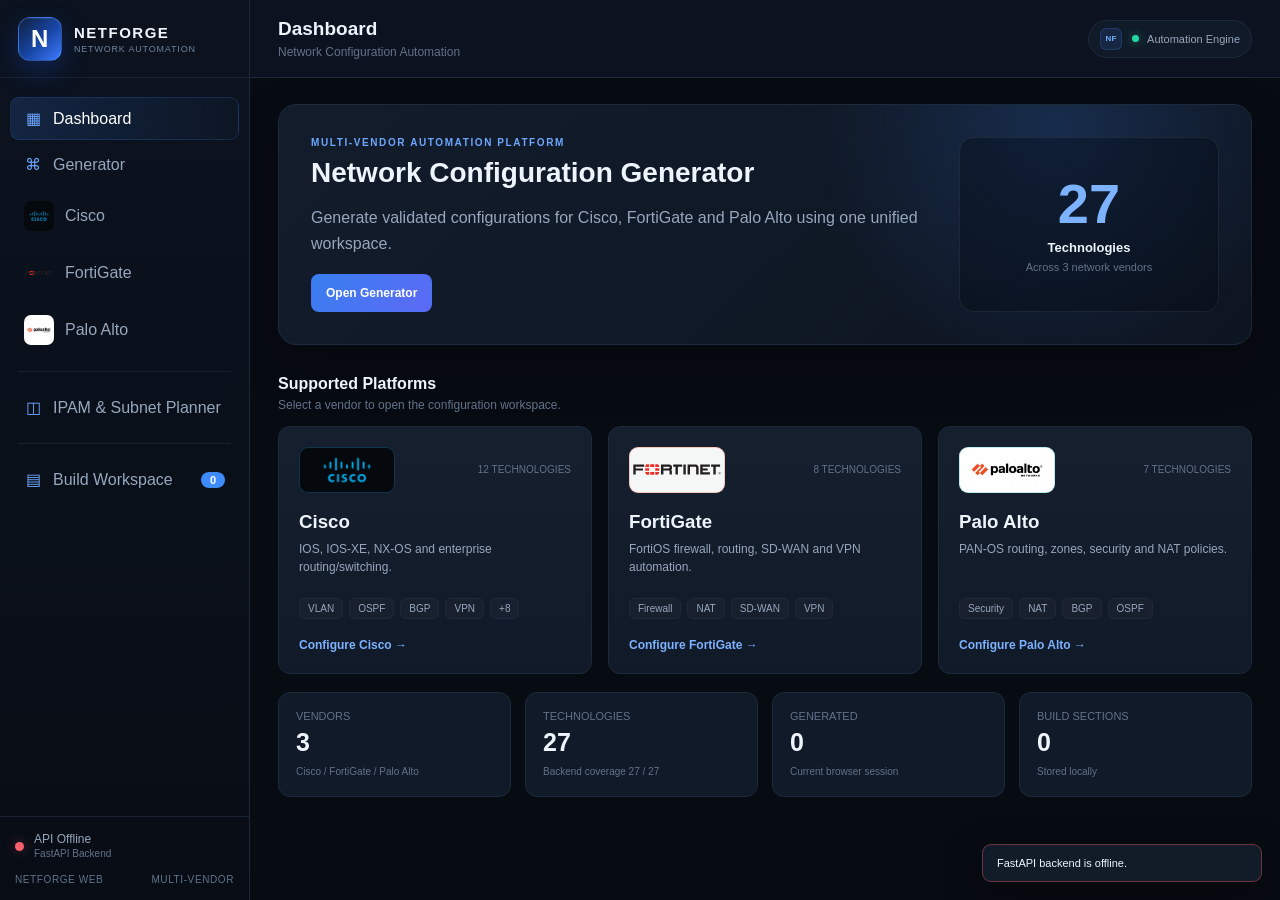
==== 16-NETOPS-Network-Configuration-Generator/web-ui/frontend/index.html @ cb6a2395 "Release NETFORGE v1.0.0 network automation platform" ====
<!DOCTYPE html>
<html lang="en">
<head>
    <meta charset="UTF-8">

    <meta
        name="viewport"
        content="width=device-width, initial-scale=1.0"
    >

    <title>NetForge - Network Automation Platform</title>

    <link
        rel="icon"
        type="image/svg+xml"
        href="assets/icons/netforge-favicon.svg"
    >

    <meta
        name="theme-color"
        content="#0b111b"
    >

    <link
        rel="stylesheet"
        href="css/styles.css"
    >
</head>

<body>

<div class="app-shell">

    <!-- ================================================== -->
    <!-- SIDEBAR -->
    <!-- ================================================== -->

    <aside class="sidebar">

        <div class="brand">

            <div class="brand-icon netforge-symbol">N</div>

            <div>
                <div class="brand-title">NETFORGE</div>
                <div class="brand-subtitle">Network Automation</div>
            </div>

        </div>

        <nav class="nav-menu">

            <button
                class="nav-item active"
                data-page="dashboard"
            >
                <span class="nav-icon">▦</span>
                Dashboard
            </button>

            <button
                class="nav-item"
                data-page="generator"
            >
                <span class="nav-icon">⌘</span>
                Generator
            </button>

            <button
                class="nav-item vendor-nav"
                data-page="generator"
                data-vendor="Cisco"
            >
                <img
                    class="sidebar-vendor-logo sidebar-cisco"
                    src="assets/icons/cisco.png"
                    alt="Cisco"
                >
                Cisco
            </button>

            <button
                class="nav-item vendor-nav"
                data-page="generator"
                data-vendor="FortiGate"
            >
                <img
                    class="sidebar-vendor-logo sidebar-fortigate"
                    src="assets/icons/fortigate.svg"
                    alt="FortiGate"
                >
                FortiGate
            </button>

            <button
                class="nav-item vendor-nav"
                data-page="generator"
                data-vendor="Palo Alto"
            >
                <img
                    class="sidebar-vendor-logo sidebar-paloalto"
                    src="assets/icons/paloalto.jpg"
                    alt="Palo Alto"
                >
                Palo Alto
            </button>

            <div class="nav-divider"></div>

            <button
                class="nav-item"
                data-page="ipam"
            >
                <span class="nav-icon">◫</span>
                IPAM & Subnet Planner
            </button>

            <div class="nav-divider"></div>

            <button
                class="nav-item"
                data-page="build"
            >
                <span class="nav-icon">▤</span>

                Build Workspace

                <span
                    class="nav-count"
                    id="build-count"
                >
                    0
                </span>
            </button>

        </nav>

        <div class="sidebar-footer">

            <div class="api-status-row">
                <span
                    class="status-dot"
                    id="api-status-dot"
                ></span>

                <div>
                    <div id="api-status-text">
                        Checking API...
                    </div>

                    <small>
                        FastAPI Backend
                    </small>
                </div>
            </div>

            <div class="footer-meta">
                <span>NETFORGE WEB</span>
                <span>Multi-Vendor</span>
            </div>

        </div>

    </aside>


    <!-- ================================================== -->
    <!-- MAIN -->
    <!-- ================================================== -->

    <main class="main-area">

        <header class="topbar">

            <div>
                <h1 id="page-title">
                    Dashboard
                </h1>

                <p id="page-subtitle">
                    Network Configuration Automation
                </p>
            </div>

            <div class="topbar-right">

                <div class="engine-badge">
                    <span class="engine-pulse"></span>
                    Automation Engine
                </div>

            </div>

        </header>


        <section class="content">

            <!-- ================================================= -->
            <!-- DASHBOARD -->
            <!-- ================================================= -->

            <div
                class="page active"
                id="page-dashboard"
            >

                <div class="hero">

                    <div class="hero-content">

                        <div class="eyebrow">
                            MULTI-VENDOR AUTOMATION PLATFORM
                        </div>

                        <h2>
                            Network Configuration Generator
                        </h2>

                        <p>
                            Generate validated configurations for
                            Cisco, FortiGate and Palo Alto using
                            one unified workspace.
                        </p>

                        <button
                            class="btn btn-primary"
                            id="start-generator"
                        >
                            Open Generator
                        </button>

                    </div>

                    <div class="hero-metric">

                        <div class="metric-number">
                            27
                        </div>

                        <div class="metric-label">
                            Technologies
                        </div>

                        <div class="metric-small">
                            Across 3 network vendors
                        </div>

                    </div>

                </div>


                <div class="section-heading">

                    <div>
                        <h3>Supported Platforms</h3>
                        <p>
                            Select a vendor to open the
                            configuration workspace.
                        </p>
                    </div>

                </div>


                <div class="vendor-grid">

                    <article
                        class="vendor-card cisco-card"
                        data-dashboard-vendor="Cisco"
                    >

                        <div class="vendor-card-top">
                            <div class="vendor-logo-image cisco-logo-box">
                                <img
                                    src="assets/icons/cisco.png"
                                    alt="Cisco Systems"
                                >
                            </div>

                            <div class="vendor-status">
                                12 Technologies
                            </div>
                        </div>

                        <h3>Cisco</h3>

                        <p>
                            IOS, IOS-XE, NX-OS and
                            enterprise routing/switching.
                        </p>

                        <div class="tag-list">
                            <span>VLAN</span>
                            <span>OSPF</span>
                            <span>BGP</span>
                            <span>VPN</span>
                            <span>+8</span>
                        </div>

                        <button class="vendor-open">
                            Configure Cisco →
                        </button>

                    </article>


                    <article
                        class="vendor-card fortigate-card"
                        data-dashboard-vendor="FortiGate"
                    >

                        <div class="vendor-card-top">

                            <div class="vendor-logo-image fortigate-logo-box">
                                <img
                                    src="assets/icons/fortigate.svg"
                                    alt="FortiGate"
                                >
                            </div>

                            <div class="vendor-status">
                                8 Technologies
                            </div>

                        </div>

                        <h3>FortiGate</h3>

                        <p>
                            FortiOS firewall, routing,
                            SD-WAN and VPN automation.
                        </p>

                        <div class="tag-list">
                            <span>Firewall</span>
                            <span>NAT</span>
                            <span>SD-WAN</span>
                            <span>VPN</span>
                        </div>

                        <button class="vendor-open">
                            Configure FortiGate →
                        </button>

                    </article>


                    <article
                        class="vendor-card paloalto-card"
                        data-dashboard-vendor="Palo Alto"
                    >

                        <div class="vendor-card-top">

                            <div class="vendor-logo-image paloalto-logo-box">
                                <img
                                    src="assets/icons/paloalto.jpg"
                                    alt="Palo Alto Networks"
                                >
                            </div>

                            <div class="vendor-status">
                                7 Technologies
                            </div>

                        </div>

                        <h3>Palo Alto</h3>

                        <p>
                            PAN-OS routing, zones,
                            security and NAT policies.
                        </p>

                        <div class="tag-list">
                            <span>Security</span>
                            <span>NAT</span>
                            <span>BGP</span>
                            <span>OSPF</span>
                        </div>

                        <button class="vendor-open">
                            Configure Palo Alto →
                        </button>

                    </article>

                </div>


                <div class="stats-grid">

                    <div class="stat-card">
                        <span class="stat-title">
                            Vendors
                        </span>
                        <strong>3</strong>
                        <small>
                            Cisco / FortiGate / Palo Alto
                        </small>
                    </div>

                    <div class="stat-card">
                        <span class="stat-title">
                            Technologies
                        </span>
                        <strong>27</strong>
                        <small>
                            Backend coverage 27 / 27
                        </small>
                    </div>

                    <div class="stat-card">
                        <span class="stat-title">
                            Generated
                        </span>
                        <strong id="generated-count">
                            0
                        </strong>
                        <small>
                            Current browser session
                        </small>
                    </div>

                    <div class="stat-card">
                        <span class="stat-title">
                            Build Sections
                        </span>
                        <strong id="dashboard-build-count">
                            0
                        </strong>
                        <small>
                            Stored locally
                        </small>
                    </div>

                </div>

            </div>


            <!-- ================================================= -->
            <!-- UNIVERSAL GENERATOR -->
            <!-- ================================================= -->

            <div
                class="page"
                id="page-generator"
            >

                <div class="workspace-header">

                    <div>
                        <div class="eyebrow">
                            UNIVERSAL GENERATOR
                        </div>

                        <h2>
                            Configuration Workspace
                        </h2>

                        <p>
                            Vendor-aware dynamic configuration engine.
                        </p>
                    </div>

                    <div
                        class="vendor-context"
                        id="vendor-context"
                    >
                        No vendor selected
                    </div>

                </div>


                <div class="selector-panel">

                    <div class="selector-field">

                        <label for="vendor-select">
                            Vendor
                        </label>

                        <select id="vendor-select">
                            <option value="">
                                Select vendor
                            </option>
                        </select>

                    </div>


                    <div class="selector-field">

                        <label for="platform-select">
                            Platform
                        </label>

                        <select
                            id="platform-select"
                            disabled
                        >
                            <option value="">
                                Select platform
                            </option>
                        </select>

                    </div>


                    <div class="selector-field">

                        <label for="technology-select">
                            Technology
                        </label>

                        <select
                            id="technology-select"
                            disabled
                        >
                            <option value="">
                                Select technology
                            </option>
                        </select>

                    </div>

                </div>


                <div class="generator-layout">

                    <!-- PARAMETERS -->

                    <section class="panel parameter-panel">

                        <div class="panel-header">

                            <div>
                                <h3>
                                    Technology Parameters
                                </h3>

                                <p id="parameter-subtitle">
                                    Select a vendor and technology.
                                </p>
                            </div>

                            <span
                                class="panel-badge"
                                id="parameter-count"
                            >
                                0 fields
                            </span>

                        </div>


                        <div
                            class="parameter-grid"
                            id="parameter-container"
                        >

                            <div class="empty-state">

                                <div class="empty-icon">
                                    ◇
                                </div>

                                <strong>
                                    No technology selected
                                </strong>

                                <p>
                                    Choose Vendor, Platform and
                                    Technology above.
                                </p>

                            </div>

                        </div>


                        <div class="generate-row">

                            <button
                                class="btn btn-primary btn-large"
                                id="generate-button"
                                disabled
                            >
                                Generate Configuration
                            </button>

                        </div>

                    </section>


                    <!-- PREVIEW -->

                    <section class="panel preview-panel">

                        <div class="panel-header preview-header">

                            <div>
                                <h3>
                                    Generated Configuration
                                </h3>

                                <p id="preview-meta">
                                    Ready for configuration generation.
                                </p>
                            </div>

                            <div class="preview-tools">

                                <button
                                    class="btn btn-ghost"
                                    id="copy-button"
                                >
                                    Copy
                                </button>

                                <button
                                    class="btn btn-ghost"
                                    id="clear-button"
                                >
                                    Clear
                                </button>

                            </div>

                        </div>


                        <div class="terminal">

                            <div class="terminal-top">

                                <div class="terminal-dots">
                                    <span></span>
                                    <span></span>
                                    <span></span>
                                </div>

                                <span>
                                    network-config.cfg
                                </span>

                            </div>

                            <pre
                                id="config-output"
                            ># NETOPS Configuration Preview
# Select a vendor and technology to begin.</pre>

                        </div>


                        <div class="preview-footer">

                            <button
                                class="btn btn-success"
                                id="add-build-button"
                                disabled
                            >
                                + Add to Build
                            </button>

                            <button
                                class="btn btn-secondary"
                                id="save-button"
                                disabled
                            >
                                Save .cfg
                            </button>

                        </div>

                    </section>

                </div>

            </div>


            <!-- ================================================= -->
            <!-- IPAM & SUBNET PLANNER -->
            <!-- ================================================= -->

            <div
                class="page"
                id="page-ipam"
            >

                <div class="workspace-header">

                    <div>
                        <div class="eyebrow">
                            NETWORK ADDRESS MANAGEMENT
                        </div>

                        <h2>
                            IPAM & Subnet Planner
                        </h2>

                        <p>
                            Calculate IPv4 networks and create VLSM address plans.
                        </p>
                    </div>

                    <div class="vendor-context">
                        NetForge IPAM Engine
                    </div>

                </div>

                <div class="ipam-tabs">

                    <button
                        class="ipam-tab active"
                        data-ipam-tab="calculator"
                    >
                        Subnet Calculator
                    </button>

                    <button
                        class="ipam-tab"
                        data-ipam-tab="vlsm"
                    >
                        VLSM Planner
                    </button>

                    <button
                        class="ipam-tab"
                        data-ipam-tab="manager"
                    >
                        IP Address Manager
                    </button>

                </div>


                <!-- SUBNET CALCULATOR -->

                <section
                    class="ipam-module active"
                    id="ipam-module-calculator"
                >

                    <div class="generator-layout">

                        <section class="panel">

                            <div class="panel-header">
                                <div>
                                    <h3>IPv4 Subnet Calculator</h3>
                                    <p>
                                        Enter an IPv4 address or network in CIDR format.
                                    </p>
                                </div>
                            </div>

                            <div class="ipam-form">

                                <label class="field-label">
                                    IPv4 / CIDR
                                </label>

                                <input
                                    id="ipam-cidr"
                                    class="parameter-input"
                                    type="text"
                                    value="192.168.10.25/24"
                                    placeholder="192.168.10.25/24"
                                >

                                <button
                                    class="btn btn-primary"
                                    id="ipam-calculate-button"
                                >
                                    Calculate Network
                                </button>

                            </div>

                        </section>


                        <section class="panel">

                            <div class="panel-header">
                                <div>
                                    <h3>Network Details</h3>
                                    <p>
                                        Calculated address information.
                                    </p>
                                </div>
                            </div>

                            <div
                                class="ipam-result-grid"
                                id="ipam-calc-results"
                            >
                                <div class="empty-state">
                                    <strong>
                                        No calculation yet
                                    </strong>

                                    <p>
                                        Enter a CIDR and calculate.
                                    </p>
                                </div>
                            </div>

                        </section>

                    </div>

                </section>


                <!-- VLSM PLANNER -->

                <section
                    class="ipam-module"
                    id="ipam-module-vlsm"
                >

                    <div class="generator-layout">

                        <section class="panel">

                            <div class="panel-header">

                                <div>
                                    <h3>VLSM Requirements</h3>
                                    <p>
                                        Create a variable-length subnet plan.
                                    </p>
                                </div>

                            </div>

                            <div class="ipam-form">

                                <label class="field-label">
                                    Parent Network
                                </label>

                                <input
                                    id="vlsm-network"
                                    class="parameter-input"
                                    type="text"
                                    value="10.10.0.0/24"
                                >

                                <label class="field-label">
                                    Required Networks
                                </label>

                                <textarea
                                    id="vlsm-requirements"
                                    class="ipam-textarea"
                                    rows="8"
                                >LAN-A,60
LAN-B,30
LAN-C,10</textarea>

                                <small class="ipam-help">
                                    One requirement per line: Name,Hosts
                                </small>

                                <button
                                    class="btn btn-primary"
                                    id="vlsm-plan-button"
                                >
                                    Generate VLSM Plan
                                </button>

                            </div>

                        </section>


                        <section class="panel">

                            <div class="panel-header">

                                <div>
                                    <h3>VLSM Plan</h3>
                                    <p>
                                        Allocation results ordered by host requirement.
                                    </p>
                                </div>

                            </div>

                            <div
                                class="ipam-table-wrap"
                                id="vlsm-result"
                            >
                                <div class="empty-state">
                                    <strong>
                                        No VLSM plan yet
                                    </strong>

                                    <p>
                                        Add requirements and generate a plan.
                                    </p>
                                </div>
                            </div>

                        </section>

                    </div>

                </section>


                <!-- IP ADDRESS MANAGER -->

                <section
                    class="ipam-module"
                    id="ipam-module-manager"
                >

                    <div class="ipam-manager-layout">

                        <section class="panel">

                            <div class="panel-header">

                                <div>
                                    <h3>IP Address Inventory</h3>

                                    <p>
                                        Search and manage assigned addresses.
                                    </p>
                                </div>

                                <span
                                    class="panel-badge"
                                    id="ipam-record-count"
                                >
                                    0 records
                                </span>

                            </div>


                            <div class="ipam-summary-grid">

                                <div class="ipam-summary-card total">
                                    <span>Total Addresses</span>
                                    <strong id="ipam-summary-total">0</strong>
                                    <small>Inventory records</small>
                                </div>

                                <div class="ipam-summary-card assigned">
                                    <span>Assigned</span>
                                    <strong id="ipam-summary-assigned">0</strong>
                                    <small>Currently in use</small>
                                </div>

                                <div class="ipam-summary-card reserved">
                                    <span>Reserved</span>
                                    <strong id="ipam-summary-reserved">0</strong>
                                    <small>Held for future use</small>
                                </div>

                                <div class="ipam-summary-card available">
                                    <span>Available</span>
                                    <strong id="ipam-summary-available">0</strong>
                                    <small>Ready for allocation</small>
                                </div>

                            </div>

                            <div class="ipam-toolbar">

                                <input
                                    id="ipam-search"
                                    class="parameter-input"
                                    type="text"
                                    placeholder="Search IP, hostname, VLAN, location..."
                                >

                                <button
                                    class="btn btn-secondary"
                                    id="ipam-search-button"
                                >
                                    Search
                                </button>

                                <button
                                    class="btn btn-ghost"
                                    id="ipam-refresh-button"
                                >
                                    Refresh
                                </button>

                                <button
                                    class="btn btn-secondary"
                                    id="ipam-import-button"
                                >
                                    Import CSV
                                </button>

                                <button
                                    class="btn btn-secondary"
                                    id="ipam-export-button"
                                >
                                    Export CSV
                                </button>

                                <input
                                    id="ipam-import-file"
                                    type="file"
                                    accept=".csv,text/csv"
                                    hidden
                                >

                            </div>


                            <div class="ipam-table-wrap">

                                <table class="ipam-table">

                                    <thead>
                                        <tr>
                                            <th>ID</th>
                                            <th>IP Address</th>
                                            <th>Prefix</th>
                                            <th>Hostname</th>
                                            <th>Device</th>
                                            <th>VLAN</th>
                                            <th>Location</th>
                                            <th>Status</th>
                                            <th>Actions</th>
                                        </tr>
                                    </thead>

                                    <tbody id="ipam-records-body">
                                    </tbody>

                                </table>

                            </div>

                        </section>


                        <section class="panel">

                            <div class="panel-header">

                                <div>
                                    <h3 id="ipam-form-title">
                                        Add IP Allocation
                                    </h3>

                                    <p>
                                        Create or update an IPAM record.
                                    </p>
                                </div>

                                <button
                                    class="btn btn-ghost"
                                    id="ipam-new-button"
                                >
                                    New
                                </button>

                            </div>


                            <div class="ipam-form">

                                <input
                                    type="hidden"
                                    id="ipam-record-id"
                                >


                                <label class="field-label">
                                    IP Address
                                </label>

                                <input
                                    id="ipam-address"
                                    class="parameter-input"
                                    type="text"
                                    placeholder="192.168.10.20"
                                >


                                <label class="field-label">
                                    Prefix
                                </label>

                                <input
                                    id="ipam-prefix"
                                    class="parameter-input"
                                    type="number"
                                    min="0"
                                    max="32"
                                    value="24"
                                >


                                <label class="field-label">
                                    Hostname
                                </label>

                                <input
                                    id="ipam-hostname"
                                    class="parameter-input"
                                    type="text"
                                    placeholder="SW-ACCESS-01"
                                >


                                <label class="field-label">
                                    Device Type
                                </label>

                                <input
                                    id="ipam-device-type"
                                    class="parameter-input"
                                    type="text"
                                    placeholder="Switch"
                                >


                                <label class="field-label">
                                    VLAN
                                </label>

                                <input
                                    id="ipam-vlan"
                                    class="parameter-input"
                                    type="text"
                                    placeholder="10"
                                >


                                <label class="field-label">
                                    Location
                                </label>

                                <input
                                    id="ipam-location"
                                    class="parameter-input"
                                    type="text"
                                    placeholder="HQ"
                                >


                                <label class="field-label">
                                    Status
                                </label>

                                <select
                                    id="ipam-status"
                                    class="parameter-input"
                                >
                                    <option value="Assigned">
                                        Assigned
                                    </option>

                                    <option value="Reserved">
                                        Reserved
                                    </option>

                                    <option value="Available">
                                        Available
                                    </option>
                                </select>


                                <label class="field-label">
                                    Description
                                </label>

                                <textarea
                                    id="ipam-description"
                                    class="ipam-textarea"
                                    rows="4"
                                    placeholder="Optional notes"
                                ></textarea>


                                <button
                                    class="btn btn-primary"
                                    id="ipam-save-record-button"
                                >
                                    Save IP Allocation
                                </button>

                            </div>

                        </section>

                    </div>

                </section>

            </div>


            <!-- ================================================= -->
            <!-- BUILD WORKSPACE -->
            <!-- ================================================= -->

            <div
                class="page"
                id="page-build"
            >

                <div class="workspace-header">

                    <div>
                        <div class="eyebrow">
                            CONFIGURATION BUILD
                        </div>

                        <h2>
                            Build Workspace
                        </h2>

                        <p>
                            Combine configuration sections from
                            multiple vendors.
                        </p>
                    </div>

                    <div class="build-top-actions">

                        <button
                            class="btn btn-danger"
                            id="clear-build-button"
                        >
                            Clear Build
                        </button>

                        <button
                            class="btn btn-primary"
                            id="export-build-button"
                        >
                            Export Full Build
                        </button>

                    </div>

                </div>


                <div class="build-layout">

                    <section class="panel">

                        <div class="panel-header">

                            <div>
                                <h3>
                                    Build Sections
                                </h3>

                                <p>
                                    Generated sections currently
                                    included.
                                </p>
                            </div>

                            <span
                                class="panel-badge"
                                id="build-section-total"
                            >
                                0
                            </span>

                        </div>

                        <div
                            class="build-list"
                            id="build-list"
                        >
                        </div>

                    </section>


                    <section class="panel">

                        <div class="panel-header">

                            <div>
                                <h3>
                                    Full Build Preview
                                </h3>

                                <p>
                                    Vendor syntax is preserved exactly.
                                </p>
                            </div>

                            <button
                                class="btn btn-ghost"
                                id="copy-build-button"
                            >
                                Copy Build
                            </button>

                        </div>

                        <div class="terminal build-terminal">

                            <div class="terminal-top">

                                <div class="terminal-dots">
                                    <span></span>
                                    <span></span>
                                    <span></span>
                                </div>

                                <span>
                                    NETOPS-Full-Build.cfg
                                </span>

                            </div>

                            <pre id="build-output">
# Build is empty.
                            </pre>

                        </div>

                    </section>

                </div>

            </div>

        </section>

    </main>

</div>


<div
    id="toast-container"
    class="toast-container"
></div>


<script src="js/api.js"></script>
<script src="js/validation.js"></script>
<script src="js/builder.js"></script>
<script src="js/app.js"></script>

</body>
</html>
---- 16-NETOPS-Network-Configuration-Generator/web-ui/frontend/css/styles.css ----
:root {
    --bg-main: #070b12;
    --bg-sidebar: #0b111b;
    --bg-header: #0d1420;
    --bg-panel: #111a28;
    --bg-panel-2: #151f2e;
    --bg-input: #0b121d;

    --border: #1d2a3b;
    --border-soft: #172333;

    --text: #eef4fc;
    --text-2: #97a7bd;
    --text-3: #62738a;

    --primary: #3d8bfd;
    --primary-soft: rgba(61,139,253,.14);

    --success: #27d7a1;
    --warning: #ffb84d;
    --danger: #ff5f6d;

    --cisco: #2ba6e2;
    --fortigate: #ff5d36;
    --paloalto: #18b9d1;

    --sidebar-width: 250px;

    --radius-sm: 8px;
    --radius: 12px;
    --radius-lg: 18px;

    --shadow:
        0 20px 50px rgba(0,0,0,.22);
}


* {
    box-sizing: border-box;
}


html,
body {
    margin: 0;
    width: 100%;
    min-height: 100%;
}


body {
    font-family:
        Inter,
        Segoe UI,
        Arial,
        sans-serif;

    background: var(--bg-main);
    color: var(--text);
}


button,
select,
input {
    font: inherit;
}


button {
    user-select: none;
}


.app-shell {
    display: flex;
    min-height: 100vh;
}


/* =========================================================
   SIDEBAR
   ========================================================= */

.sidebar {
    position: fixed;
    inset: 0 auto 0 0;

    width: var(--sidebar-width);

    display: flex;
    flex-direction: column;

    background:
        linear-gradient(
            180deg,
            #0c131f 0%,
            #080d15 100%
        );

    border-right:
        1px solid var(--border);

    z-index: 20;
}


.brand {
    min-height: 78px;

    display: flex;
    align-items: center;

    gap: 12px;

    padding: 16px 18px;

    border-bottom:
        1px solid var(--border-soft);
}


.brand-icon {
    width: 40px;
    height: 40px;

    display: grid;
    place-items: center;

    border-radius: 11px;

    background:
        linear-gradient(
            135deg,
            #3d8bfd,
            #715cff
        );

    color: white;

    font-size: 20px;
    font-weight: 800;

    box-shadow:
        0 8px 26px
        rgba(61,139,253,.28);
}


.brand-title {
    font-size: 16px;
    font-weight: 800;
    letter-spacing: .08em;
}


.brand-subtitle {
    margin-top: 3px;

    color: var(--text-3);

    font-size: 11px;
    letter-spacing: .08em;
    text-transform: uppercase;
}


.nav-menu {
    flex: 1;

    padding: 16px 10px;

    overflow-y: auto;
}


.nav-item {
    width: 100%;

    display: flex;
    align-items: center;

    gap: 11px;

    padding: 11px 13px;
    margin: 3px 0;

    color: var(--text-2);

    background: transparent;
    border: 1px solid transparent;

    border-radius: 9px;

    text-align: left;

    cursor: pointer;

    transition:
        background .18s ease,
        color .18s ease,
        border .18s ease;
}


.nav-item:hover {
    color: var(--text);

    background:
        rgba(255,255,255,.035);
}


.nav-item.active {
    color: #fff;

    background:
        linear-gradient(
            90deg,
            rgba(61,139,253,.16),
            rgba(61,139,253,.035)
        );

    border-color:
        rgba(61,139,253,.18);
}


.nav-icon {
    width: 18px;

    text-align: center;

    color: #6ea6ff;
}


.vendor-dot {
    width: 9px;
    height: 9px;

    border-radius: 50%;
}


.vendor-dot.cisco {
    background: var(--cisco);
}


.vendor-dot.fortigate {
    background: var(--fortigate);
}


.vendor-dot.paloalto {
    background: var(--paloalto);
}


.nav-count {
    margin-left: auto;

    min-width: 24px;

    padding: 2px 7px;

    border-radius: 20px;

    background: var(--primary);

    color: white;

    text-align: center;
    font-size: 11px;
    font-weight: 700;
}


.nav-divider {
    height: 1px;

    margin: 14px 8px;

    background: var(--border-soft);
}


.sidebar-footer {
    padding: 15px;

    border-top:
        1px solid var(--border-soft);
}


.api-status-row {
    display: flex;
    align-items: center;

    gap: 10px;

    color: var(--text-2);

    font-size: 12px;
}


.api-status-row small {
    color: var(--text-3);
}


.status-dot {
    width: 9px;
    height: 9px;

    flex: 0 0 auto;

    border-radius: 50%;

    background: var(--warning);

    box-shadow:
        0 0 0 4px
        rgba(255,184,77,.08);
}


.status-dot.online {
    background: var(--success);

    box-shadow:
        0 0 12px
        rgba(39,215,161,.45);
}


.status-dot.offline {
    background: var(--danger);

    box-shadow:
        0 0 12px
        rgba(255,95,109,.35);
}


.footer-meta {
    display: flex;
    justify-content: space-between;

    margin-top: 14px;

    color: var(--text-3);

    font-size: 10px;
    text-transform: uppercase;
    letter-spacing: .06em;
}


/* =========================================================
   MAIN AREA
   ========================================================= */

.main-area {
    width:
        calc(
            100% - var(--sidebar-width)
        );

    min-height: 100vh;

    margin-left:
        var(--sidebar-width);
}


.topbar {
    position: sticky;
    top: 0;

    height: 78px;

    display: flex;
    justify-content: space-between;
    align-items: center;

    padding: 0 28px;

    background:
        rgba(13,20,32,.94);

    backdrop-filter:
        blur(14px);

    border-bottom:
        1px solid var(--border);

    z-index: 10;
}


.topbar h1 {
    margin: 0;

    font-size: 19px;
    font-weight: 700;
}


.topbar p {
    margin: 5px 0 0;

    color: var(--text-3);

    font-size: 12px;
}


.engine-badge {
    display: flex;
    align-items: center;

    gap: 8px;

    padding: 7px 11px;

    border:
        1px solid var(--border);

    border-radius: 20px;

    background: var(--bg-panel);

    color: var(--text-2);

    font-size: 11px;
}


.engine-pulse {
    width: 7px;
    height: 7px;

    border-radius: 50%;

    background: var(--success);

    box-shadow:
        0 0 10px
        rgba(39,215,161,.55);
}


.content {
    padding: 26px 28px 40px;
}


.page {
    display: none;
}


.page.active {
    display: block;

    animation:
        fade-in .2s ease;
}


@keyframes fade-in {
    from {
        opacity: 0;
        transform: translateY(4px);
    }

    to {
        opacity: 1;
        transform: translateY(0);
    }
}


/* =========================================================
   DASHBOARD
   ========================================================= */

.hero {
    display: grid;

    grid-template-columns:
        minmax(0,1fr)
        260px;

    gap: 24px;

    align-items: stretch;

    padding: 32px;

    border:
        1px solid var(--border);

    border-radius: var(--radius-lg);

    background:
        radial-gradient(
            circle at 80% 10%,
            rgba(61,139,253,.18),
            transparent 30%
        ),
        linear-gradient(
            135deg,
            #121c2b,
            #0d1521
        );

    box-shadow: var(--shadow);
}


.eyebrow {
    color: #6ea6ff;

    font-size: 10px;
    font-weight: 800;

    letter-spacing: .16em;
}


.hero h2,
.workspace-header h2 {
    margin: 9px 0 8px;

    font-size: 28px;
}


.hero p,
.workspace-header p {
    max-width: 680px;

    color: var(--text-2);

    line-height: 1.65;
}


.hero-metric {
    display: flex;
    flex-direction: column;
    align-items: center;
    justify-content: center;

    padding: 22px;

    border:
        1px solid rgba(255,255,255,.07);

    border-radius: 15px;

    background:
        rgba(5,10,17,.36);
}


.metric-number {
    font-size: 56px;
    line-height: 1;

    font-weight: 800;

    color: #7cb2ff;
}


.metric-label {
    margin-top: 8px;

    font-size: 13px;
    font-weight: 700;
}


.metric-small {
    margin-top: 6px;

    color: var(--text-3);
    font-size: 11px;
}


.section-heading {
    margin: 30px 0 14px;
}


.section-heading h3 {
    margin: 0;

    font-size: 16px;
}


.section-heading p {
    margin: 5px 0 0;

    color: var(--text-3);

    font-size: 12px;
}


.vendor-grid {
    display: grid;

    grid-template-columns:
        repeat(3,minmax(0,1fr));

    gap: 16px;
}


.vendor-card {
    padding: 20px;

    border:
        1px solid var(--border);

    border-radius: var(--radius);

    background:
        linear-gradient(
            180deg,
            var(--bg-panel-2),
            var(--bg-panel)
        );

    transition:
        transform .18s ease,
        border .18s ease;

    cursor: pointer;
}


.vendor-card:hover {
    transform: translateY(-3px);
}


.cisco-card:hover {
    border-color:
        rgba(43,166,226,.55);
}


.fortigate-card:hover {
    border-color:
        rgba(255,93,54,.55);
}


.paloalto-card:hover {
    border-color:
        rgba(24,185,209,.55);
}


.vendor-card-top {
    display: flex;
    align-items: center;
    justify-content: space-between;
}


.vendor-logo {
    width: 42px;
    height: 42px;

    display: grid;
    place-items: center;

    border-radius: 11px;

    color: white;

    font-weight: 800;
}


.vendor-logo.cisco {
    background:
        rgba(43,166,226,.16);

    color: var(--cisco);

    border:
        1px solid rgba(43,166,226,.28);
}


.vendor-logo.fortigate {
    background:
        rgba(255,93,54,.14);

    color: var(--fortigate);

    border:
        1px solid rgba(255,93,54,.28);
}


.vendor-logo.paloalto {
    background:
        rgba(24,185,209,.14);

    color: var(--paloalto);

    border:
        1px solid rgba(24,185,209,.28);
}


.vendor-status {
    color: var(--text-3);

    font-size: 10px;
    text-transform: uppercase;
}


.vendor-card h3 {
    margin: 18px 0 7px;
}


.vendor-card p {
    min-height: 42px;

    margin: 0;

    color: var(--text-2);

    font-size: 12px;
    line-height: 1.55;
}


.tag-list {
    display: flex;
    flex-wrap: wrap;

    gap: 6px;

    margin: 16px 0;
}


.tag-list span {
    padding: 4px 8px;

    border:
        1px solid var(--border);

    border-radius: 6px;

    color: var(--text-2);

    background:
        rgba(255,255,255,.025);

    font-size: 10px;
}


.vendor-open {
    padding: 0;

    background: transparent;
    border: none;

    color: #7cb2ff;

    cursor: pointer;

    font-size: 12px;
    font-weight: 700;
}


.stats-grid {
    display: grid;

    grid-template-columns:
        repeat(4,minmax(0,1fr));

    gap: 14px;

    margin-top: 18px;
}


.stat-card {
    padding: 17px;

    border:
        1px solid var(--border);

    border-radius: var(--radius);

    background: var(--bg-panel);
}


.stat-title {
    display: block;

    color: var(--text-3);

    font-size: 11px;
    text-transform: uppercase;
}


.stat-card strong {
    display: block;

    margin: 6px 0 4px;

    font-size: 25px;
}


.stat-card small {
    color: var(--text-3);

    font-size: 10px;
}


/* =========================================================
   BUTTONS
   ========================================================= */

.btn {
    min-height: 38px;

    padding: 8px 14px;

    border:
        1px solid transparent;

    border-radius: 8px;

    color: var(--text);

    cursor: pointer;

    font-size: 12px;
    font-weight: 700;

    transition:
        transform .14s ease,
        opacity .14s ease,
        background .14s ease;
}


.btn:hover:not(:disabled) {
    transform: translateY(-1px);
}


.btn:disabled {
    opacity: .38;

    cursor: not-allowed;
}


.btn-primary {
    background:
        linear-gradient(
            135deg,
            #377fef,
            #5d69f5
        );

    color: white;
}


.btn-secondary {
    background: #1a2738;

    border-color: #2d4057;
}


.btn-success {
    background:
        rgba(39,215,161,.14);

    border-color:
        rgba(39,215,161,.35);

    color: #54e8bb;
}


.btn-danger {
    background:
        rgba(255,95,109,.11);

    border-color:
        rgba(255,95,109,.28);

    color: #ff7c88;
}


.btn-ghost {
    background: transparent;

    border-color: var(--border);

    color: var(--text-2);
}


.btn-large {
    width: 100%;

    min-height: 44px;
}


/* =========================================================
   GENERATOR
   ========================================================= */

.workspace-header {
    display: flex;
    justify-content: space-between;
    align-items: center;

    gap: 20px;

    margin-bottom: 18px;
}


.workspace-header h2 {
    margin-bottom: 2px;
}


.workspace-header p {
    margin: 5px 0 0;

    font-size: 12px;
}


.vendor-context {
    padding: 8px 12px;

    border:
        1px solid var(--border);

    border-radius: 20px;

    color: var(--text-2);

    background: var(--bg-panel);

    font-size: 11px;
}


.selector-panel {
    display: grid;

    grid-template-columns:
        repeat(3,minmax(0,1fr));

    gap: 14px;

    padding: 17px;

    margin-bottom: 16px;

    border:
        1px solid var(--border);

    border-radius: var(--radius);

    background: var(--bg-panel);
}


.selector-field label,
.field-label {
    display: block;

    margin-bottom: 7px;

    color: var(--text-2);

    font-size: 11px;
    font-weight: 700;
}


select,
.parameter-input {
    width: 100%;
    height: 40px;

    padding: 0 11px;

    border:
        1px solid var(--border);

    border-radius: 8px;

    outline: none;

    background: var(--bg-input);

    color: var(--text);

    transition:
        border .15s ease,
        box-shadow .15s ease;
}


select:focus,
.parameter-input:focus {
    border-color: var(--primary);

    box-shadow:
        0 0 0 3px
        rgba(61,139,253,.10);
}


select:disabled {
    opacity: .45;
}


.generator-layout {
    display: grid;

    grid-template-columns:
        minmax(360px,.82fr)
        minmax(500px,1.18fr);

    gap: 16px;
}


.panel {
    border:
        1px solid var(--border);

    border-radius: var(--radius);

    background: var(--bg-panel);

    overflow: hidden;
}


.panel-header {
    min-height: 66px;

    display: flex;
    align-items: center;
    justify-content: space-between;

    gap: 14px;

    padding: 14px 16px;

    border-bottom:
        1px solid var(--border-soft);
}


.panel-header h3 {
    margin: 0;

    font-size: 14px;
}


.panel-header p {
    margin: 4px 0 0;

    color: var(--text-3);

    font-size: 10px;
}


.panel-badge {
    padding: 4px 8px;

    border-radius: 6px;

    background: var(--bg-input);

    color: var(--text-3);

    font-size: 10px;
}


.parameter-grid {
    display: grid;

    grid-template-columns:
        repeat(2,minmax(0,1fr));

    gap: 13px;

    min-height: 315px;

    padding: 16px;
}


.parameter-field {
    min-width: 0;
}


.required {
    color: var(--danger);
}


.field-error {
    min-height: 15px;

    margin-top: 4px;

    color: #ff7e89;

    font-size: 9px;
}


.parameter-input.error {
    border-color: var(--danger);
}


.parameter-input.valid {
    border-color:
        rgba(39,215,161,.58);
}


.generate-row {
    padding: 0 16px 16px;
}


.empty-state {
    grid-column: 1 / -1;

    min-height: 250px;

    display: flex;
    flex-direction: column;
    align-items: center;
    justify-content: center;

    color: var(--text-3);

    text-align: center;
}


.empty-icon {
    width: 48px;
    height: 48px;

    display: grid;
    place-items: center;

    margin-bottom: 10px;

    border:
        1px solid var(--border);

    border-radius: 13px;

    background: var(--bg-input);

    font-size: 20px;
}


.empty-state strong {
    color: var(--text-2);

    font-size: 12px;
}


.empty-state p {
    max-width: 260px;

    margin: 6px 0;

    font-size: 10px;
}


.preview-header {
    min-height: 66px;
}


.preview-tools {
    display: flex;

    gap: 7px;
}


.terminal {
    margin: 16px;

    overflow: hidden;

    border:
        1px solid #1a293a;

    border-radius: 10px;

    background: #05080d;
}


.terminal-top {
    height: 34px;

    display: flex;
    align-items: center;
    justify-content: space-between;

    padding: 0 12px;

    border-bottom:
        1px solid #141f2c;

    background: #0b1018;

    color: #536478;

    font-size: 9px;
}


.terminal-dots {
    display: flex;

    gap: 5px;
}


.terminal-dots span {
    width: 7px;
    height: 7px;

    border-radius: 50%;

    background: #334155;
}


.terminal-dots span:nth-child(1) {
    background: #ff6371;
}


.terminal-dots span:nth-child(2) {
    background: #f7b84a;
}


.terminal-dots span:nth-child(3) {
    background: #2bd7a4;
}


pre {
    margin: 0;
}


#config-output,
#build-output {
    min-height: 430px;

    max-height: 540px;

    overflow: auto;

    padding: 18px;

    color: #b8d2ee;

    font-family:
        Consolas,
        "Courier New",
        monospace;

    font-size: 12px;
    line-height: 1.6;

    white-space: pre;
}


.preview-footer {
    display: flex;
    justify-content: flex-end;

    gap: 9px;

    padding: 0 16px 16px;
}


/* =========================================================
   BUILD
   ========================================================= */

.build-top-actions {
    display: flex;

    gap: 8px;
}


.build-layout {
    display: grid;

    grid-template-columns:
        370px
        minmax(0,1fr);

    gap: 16px;
}


.build-list {
    min-height: 520px;

    padding: 12px;
}


.build-empty {
    min-height: 420px;

    display: grid;
    place-items: center;

    color: var(--text-3);

    font-size: 11px;
}


.build-item {
    padding: 12px;

    margin-bottom: 9px;

    border:
        1px solid var(--border);

    border-radius: 9px;

    background: var(--bg-panel-2);
}


.build-item-top {
    display: flex;
    align-items: center;
    justify-content: space-between;

    gap: 8px;
}


.build-item-meta {
    display: flex;
    flex-wrap: wrap;

    gap: 6px;

    margin-top: 9px;
}


.build-chip {
    padding: 3px 6px;

    border-radius: 5px;

    background: var(--bg-input);

    color: var(--text-3);

    font-size: 9px;
}


.build-remove {
    border: none;
    background: transparent;

    color: #ff7d88;

    cursor: pointer;
}


.build-terminal #build-output {
    min-height: 520px;
}


/* =========================================================
   TOAST
   ========================================================= */

.toast-container {
    position: fixed;

    right: 18px;
    bottom: 18px;

    z-index: 1000;

    display: flex;
    flex-direction: column;

    gap: 8px;
}


.toast {
    min-width: 280px;
    max-width: 420px;

    padding: 12px 14px;

    border:
        1px solid var(--border);

    border-radius: 9px;

    background: #121b28;

    box-shadow:
        0 14px 42px
        rgba(0,0,0,.35);

    color: var(--text);

    font-size: 11px;

    animation:
        toast-in .2s ease;
}


.toast.success {
    border-color:
        rgba(39,215,161,.35);
}


.toast.error {
    border-color:
        rgba(255,95,109,.38);
}


.toast.warning {
    border-color:
        rgba(255,184,77,.38);
}


@keyframes toast-in {
    from {
        opacity: 0;
        transform: translateY(8px);
    }

    to {
        opacity: 1;
        transform: translateY(0);
    }
}


/* =========================================================
   RESPONSIVE
   ========================================================= */

@media (
    max-width: 1100px
) {

    .vendor-grid,
    .stats-grid {
        grid-template-columns:
            repeat(2,minmax(0,1fr));
    }


    .generator-layout,
    .build-layout {
        grid-template-columns: 1fr;
    }

}


@media (
    max-width: 760px
) {

    :root {
        --sidebar-width: 72px;
    }


    .brand > div:not(.brand-icon),
    .nav-item:not(.active) {
    }


    .brand {
        justify-content: center;
        padding: 14px 8px;
    }


    .brand-icon {
        width: 38px;
        height: 38px;
    }


    .nav-item {
        justify-content: center;
        padding: 11px 6px;

        font-size: 0;
    }


    .nav-item .nav-icon,
    .vendor-dot {
        font-size: 15px;
    }


    .nav-count {
        display: none;
    }


    .sidebar-footer {
        display: none;
    }


    .content {
        padding: 18px;
    }


    .topbar {
        padding: 0 18px;
    }


    .hero {
        grid-template-columns: 1fr;
    }


    .vendor-grid,
    .stats-grid,
    .selector-panel,
    .parameter-grid {
        grid-template-columns: 1fr;
    }

}

/* =========================================================
   PROJECT 16 - VENDOR LOGOS V1
   ========================================================= */

.sidebar-vendor-logo {
    width: 30px;
    height: 30px;

    flex: 0 0 30px;

    object-fit: contain;

    border-radius: 7px;
}


.sidebar-cisco {
    background: #05080d;

    padding: 3px;
}


.sidebar-fortigate {
    padding: 2px;
}


.sidebar-paloalto {
    background: #ffffff;

    padding: 3px;
}


.vendor-logo-image {
    width: 96px;
    height: 46px;

    display: flex;
    align-items: center;
    justify-content: center;

    overflow: hidden;

    border-radius: 9px;

    border: 1px solid var(--border);

    background: rgba(6, 11, 18, .74);
}


.vendor-logo-image img {
    display: block;

    width: 88px;
    height: 38px;

    object-fit: contain;
}


.cisco-logo-box {
    border-color: rgba(43,166,226,.28);

    background: #05080d;
}


.cisco-logo-box img {
    width: 88px;
    height: 40px;
}


.fortigate-logo-box {
    border-color: rgba(255,93,54,.30);

    background: rgba(255,255,255,.96);
}


.fortigate-logo-box img {
    width: 88px;
    height: 34px;
}


.paloalto-logo-box {
    border-color: rgba(24,185,209,.28);

    background: #ffffff;
}


.paloalto-logo-box img {
    width: 90px;
    height: 40px;
}


.vendor-card:hover .vendor-logo-image {
    transform: translateY(-1px);

    transition:
        transform .18s ease,
        box-shadow .18s ease;
}


.cisco-card:hover .cisco-logo-box {
    box-shadow:
        0 0 24px
        rgba(43,166,226,.12);
}


.fortigate-card:hover .fortigate-logo-box {
    box-shadow:
        0 0 24px
        rgba(255,93,54,.12);
}


.paloalto-card:hover .paloalto-logo-box {
    box-shadow:
        0 0 24px
        rgba(24,185,209,.12);
}


/* =========================================================
   NETFORGE BRANDING V1
   ========================================================= */

.brand-logo-wrap {
    width: 44px;
    height: 44px;

    flex: 0 0 44px;

    display: flex;
    align-items: center;
    justify-content: center;

    overflow: hidden;

    border-radius: 11px;

    background:
        radial-gradient(
            circle at 30% 20%,
            rgba(46, 155, 255, .22),
            rgba(6, 12, 22, .96)
        );

    border:
        1px solid rgba(61,139,253,.28);

    box-shadow:
        0 8px 24px
        rgba(33,105,255,.18);
}


.brand-logo {
    width: 40px;
    height: 40px;

    object-fit: cover;

    object-position: left center;

    transform: scale(1.15);
}


.brand-title {
    font-size: 15px;
    font-weight: 800;

    letter-spacing: .10em;

    color: #f2f6fc;
}


.brand-subtitle {
    margin-top: 3px;

    color: #6e829d;

    font-size: 9px;

    letter-spacing: .09em;

    text-transform: uppercase;
}


.engine-badge::before {
    content: "NF";

    display: grid;
    place-items: center;

    width: 20px;
    height: 20px;

    margin-right: 2px;

    border-radius: 6px;

    background:
        rgba(61,139,253,.12);

    border:
        1px solid rgba(61,139,253,.22);

    color: #77adff;

    font-size: 8px;
    font-weight: 800;

    letter-spacing: .04em;
}


/* =========================================================
   NETFORGE SIDEBAR ICON V2
   ========================================================= */

.brand-icon.netforge-symbol {
    width: 44px;
    height: 44px;

    flex: 0 0 44px;

    display: flex;
    align-items: center;
    justify-content: center;

    border-radius: 12px;

    background:
        linear-gradient(
            135deg,
            #0f1f3c 0%,
            #1847a8 55%,
            #3f7cff 100%
        );

    border: 1px solid rgba(96, 149, 255, 0.35);

    box-shadow:
        0 10px 28px rgba(30, 95, 255, 0.24),
        inset 0 1px 0 rgba(255,255,255,0.08);

    color: #ffffff;

    font-size: 24px;
    font-weight: 800;
    letter-spacing: 0.02em;
}

.brand-title {
    font-size: 15px;
    font-weight: 800;
    letter-spacing: 0.10em;
    color: #f2f6fc;
}

.brand-subtitle {
    margin-top: 3px;
    color: #6e829d;
    font-size: 9px;
    letter-spacing: 0.09em;
    text-transform: uppercase;
}


/* =========================================================
   NETFORGE IPAM WEB UI V1
   ========================================================= */

.ipam-tabs {
    display: flex;
    gap: 8px;

    margin-bottom: 16px;

    padding: 7px;

    border: 1px solid var(--border);
    border-radius: var(--radius);

    background: var(--bg-panel);
}


.ipam-tab {
    padding: 9px 14px;

    border: 1px solid transparent;
    border-radius: 7px;

    background: transparent;
    color: var(--text-2);

    cursor: pointer;

    font-size: 11px;
    font-weight: 700;
}


.ipam-tab:hover {
    color: var(--text);
    background: rgba(255,255,255,.03);
}


.ipam-tab.active {
    color: #ffffff;

    background:
        linear-gradient(
            135deg,
            #377fef,
            #5d69f5
        );
}


.ipam-module {
    display: none;
}


.ipam-module.active {
    display: block;
}


.ipam-form {
    display: flex;
    flex-direction: column;

    gap: 10px;

    padding: 16px;
}


.ipam-textarea {
    width: 100%;

    padding: 11px;

    resize: vertical;

    border: 1px solid var(--border);
    border-radius: 8px;

    outline: none;

    background: var(--bg-input);
    color: var(--text);

    font-family:
        Consolas,
        "Courier New",
        monospace;

    font-size: 12px;
}


.ipam-textarea:focus {
    border-color: var(--primary);

    box-shadow:
        0 0 0 3px
        rgba(61,139,253,.10);
}


.ipam-help {
    color: var(--text-3);

    font-size: 10px;
}


.ipam-result-grid {
    display: grid;

    grid-template-columns:
        repeat(2,minmax(0,1fr));

    gap: 10px;

    padding: 16px;
}


.ipam-result-card {
    padding: 13px;

    border:
        1px solid var(--border);

    border-radius: 8px;

    background:
        var(--bg-panel-2);
}


.ipam-result-card span {
    display: block;

    margin-bottom: 5px;

    color: var(--text-3);

    font-size: 9px;

    text-transform: uppercase;

    letter-spacing: .06em;
}


.ipam-result-card strong {
    color: var(--text);

    font-size: 12px;
}


.ipam-table-wrap {
    padding: 14px;

    overflow: auto;
}


.ipam-table {
    width: 100%;

    border-collapse: collapse;

    font-size: 11px;
}


.ipam-table th,
.ipam-table td {
    padding: 9px 10px;

    border-bottom:
        1px solid var(--border-soft);

    text-align: left;

    white-space: nowrap;
}


.ipam-table th {
    color: var(--text-3);

    font-size: 9px;

    text-transform: uppercase;

    letter-spacing: .06em;
}


.ipam-table td {
    color: var(--text-2);
}


.ipam-table tbody tr:hover {
    background:
        rgba(255,255,255,.025);
}


@media (max-width: 760px) {

    .ipam-result-grid {
        grid-template-columns: 1fr;
    }

    .ipam-tabs {
        flex-direction: column;
    }
}


/* =========================================================
   NETFORGE IP ADDRESS MANAGER WEB UI V2
   ========================================================= */

.ipam-manager-layout {
    display: grid;

    grid-template-columns:
        minmax(0, 1.55fr)
        minmax(330px, .45fr);

    gap: 16px;
}


.ipam-toolbar {
    display: grid;

    grid-template-columns:
        minmax(240px,1fr)
        auto
        auto;

    gap: 8px;

    padding: 14px;

    border-bottom:
        1px solid var(--border-soft);
}


.ipam-actions {
    display: flex;

    gap: 6px;
}


.ipam-actions .btn {
    min-height: 30px;

    padding: 5px 8px;

    font-size: 10px;
}


.ipam-status-badge {
    display: inline-block;

    padding: 4px 7px;

    border:
        1px solid
        rgba(61,139,253,.22);

    border-radius: 20px;

    background:
        rgba(61,139,253,.08);

    color: #84b4ff;

    font-size: 9px;
}


.ipam-empty-row {
    padding: 30px !important;

    color: var(--text-3) !important;

    text-align: center !important;
}


#ipam-module-manager .ipam-table-wrap {
    max-height: 600px;
}


#ipam-module-manager .panel {
    min-width: 0;
}


@media (max-width: 1200px) {

    .ipam-manager-layout {
        grid-template-columns: 1fr;
    }
}


@media (max-width: 760px) {

    .ipam-toolbar {
        grid-template-columns: 1fr;
    }

    .ipam-actions {
        flex-direction: column;
    }
}


/* =========================================================
   NETFORGE IPAM CSV WEB UI V3
   ========================================================= */

#ipam-module-manager .ipam-toolbar {
    grid-template-columns:
        minmax(220px,1fr)
        auto
        auto
        auto
        auto;
}


#ipam-import-button,
#ipam-export-button {
    white-space: nowrap;
}


@media (max-width: 980px) {

    #ipam-module-manager .ipam-toolbar {
        grid-template-columns:
            1fr
            1fr;
    }
}


@media (max-width: 620px) {

    #ipam-module-manager .ipam-toolbar {
        grid-template-columns: 1fr;
    }
}


/* =========================================================
   NETFORGE IPAM SUMMARY + STATUS POLISH V4
   ========================================================= */

.ipam-summary-grid {
    display: grid;

    grid-template-columns:
        repeat(4, minmax(0, 1fr));

    gap: 10px;

    padding: 14px 14px 0;
}


.ipam-summary-card {
    min-width: 0;

    padding: 13px 14px;

    border:
        1px solid var(--border);

    border-radius: 9px;

    background:
        linear-gradient(
            180deg,
            var(--bg-panel-2),
            rgba(11,18,29,.82)
        );
}


.ipam-summary-card span {
    display: block;

    color: var(--text-3);

    font-size: 9px;
    font-weight: 700;

    letter-spacing: .06em;
    text-transform: uppercase;
}


.ipam-summary-card strong {
    display: block;

    margin: 5px 0 3px;

    font-size: 24px;

    color: var(--text);
}


.ipam-summary-card small {
    color: var(--text-3);

    font-size: 9px;
}


.ipam-summary-card.total {
    border-color:
        rgba(61,139,253,.30);
}


.ipam-summary-card.assigned {
    border-color:
        rgba(39,215,161,.28);
}


.ipam-summary-card.reserved {
    border-color:
        rgba(255,184,77,.30);
}


.ipam-summary-card.available {
    border-color:
        rgba(123,146,255,.30);
}


/* STATUS BADGES */

.ipam-status-badge {
    display: inline-flex;

    align-items: center;

    min-width: 70px;

    justify-content: center;

    padding: 4px 8px;

    border-radius: 20px;

    font-size: 9px;
    font-weight: 700;

    letter-spacing: .02em;
}


.ipam-status-badge.assigned {
    color: #54e8bb;

    background:
        rgba(39,215,161,.10);

    border:
        1px solid
        rgba(39,215,161,.30);
}


.ipam-status-badge.reserved {
    color: #ffc66d;

    background:
        rgba(255,184,77,.10);

    border:
        1px solid
        rgba(255,184,77,.30);
}


.ipam-status-badge.available {
    color: #8fa8ff;

    background:
        rgba(102,126,234,.11);

    border:
        1px solid
        rgba(102,126,234,.30);
}


.ipam-status-badge.unknown {
    color: var(--text-2);

    background:
        rgba(255,255,255,.04);

    border:
        1px solid var(--border);
}


/* TABLE VISUAL POLISH */

#ipam-module-manager .ipam-table thead {
    position: sticky;
    top: 0;

    z-index: 2;

    background: var(--bg-panel);
}


#ipam-module-manager .ipam-table tbody tr {
    transition:
        background .15s ease;
}


#ipam-module-manager .ipam-table tbody tr:hover {
    background:
        rgba(61,139,253,.035);
}


#ipam-module-manager .ipam-table td:nth-child(2) {
    color: #b9d5ff;

    font-family:
        Consolas,
        "Courier New",
        monospace;

    font-weight: 600;
}


@media (max-width: 1050px) {

    .ipam-summary-grid {
        grid-template-columns:
            repeat(2,minmax(0,1fr));
    }
}


@media (max-width: 620px) {

    .ipam-summary-grid {
        grid-template-columns: 1fr;
    }
}
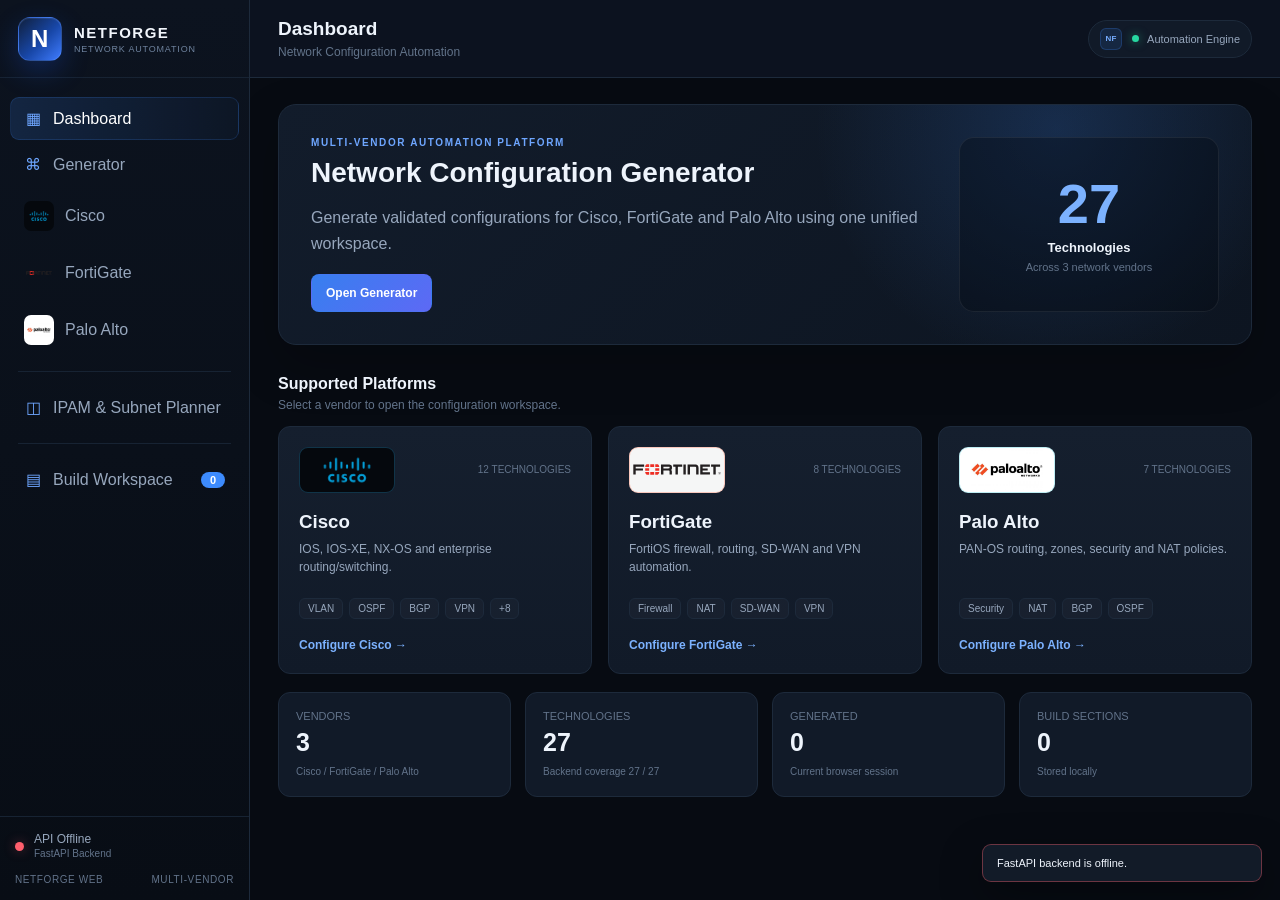
==== commit 52e96544: "Add NETFORGE mobile responsive UI, public web mode and PWA support" ====
--- a/16-NETOPS-Network-Configuration-Generator/web-ui/frontend/index.html
+++ b/16-NETOPS-Network-Configuration-Generator/web-ui/frontend/index.html
@@ -28,6 +28,19 @@
 </head>
 
 <body>
+
+<div class="mobile-header">
+    <button id="mobile-menu-button" class="mobile-menu-button" aria-label="Open navigation">
+        &#9776;
+    </button>
+
+    <div class="mobile-brand">
+        <strong>NETFORGE</strong>
+        <span>Network Automation</span>
+    </div>
+</div>
+
+<div id="mobile-overlay" class="mobile-overlay"></div>
 
 <div class="app-shell">
 
@@ -1364,5 +1377,13 @@
 <script src="js/builder.js"></script>
 <script src="js/app.js"></script>
 
+<script>
+if ("serviceWorker" in navigator) {
+    window.addEventListener("load", () => {
+        navigator.serviceWorker.register("/sw.js");
+    });
+}
+</script>
+
 </body>
 </html>
--- a/16-NETOPS-Network-Configuration-Generator/web-ui/frontend/css/styles.css
+++ b/16-NETOPS-Network-Configuration-Generator/web-ui/frontend/css/styles.css
@@ -2479,3 +2479,182 @@
         grid-template-columns: 1fr;
     }
 }
+
+/* =========================================================
+   NETFORGE MOBILE RESPONSIVE V1
+   Samsung / Android / iPhone / iOS
+   ========================================================= */
+
+@media (max-width: 768px) {
+    :root { --sidebar-width: 100%; }
+
+    body { overflow-x: hidden; }
+
+    .app-shell { display: block; }
+
+    .sidebar {
+        position: relative;
+        width: 100%;
+        height: auto;
+        min-height: 0;
+        border-right: none;
+        border-bottom: 1px solid var(--border);
+    }
+
+    .brand { min-height: 64px; padding: 12px 16px; }
+    .brand-icon { width: 36px; height: 36px; font-size: 18px; }
+
+    .nav-menu {
+        display: flex;
+        overflow-x: auto;
+        overflow-y: hidden;
+        gap: 6px;
+        padding: 10px;
+        scrollbar-width: thin;
+    }
+
+    .nav-item {
+        width: auto;
+        min-width: max-content;
+        margin: 0;
+        padding: 9px 12px;
+    }
+
+    .nav-divider, .sidebar-footer { display: none; }
+
+    .main-area {
+        width: 100%;
+        margin-left: 0;
+    }
+
+    .topbar {
+        height: auto;
+        min-height: 64px;
+        padding: 12px 16px;
+        gap: 12px;
+    }
+
+    .topbar h1 { font-size: 17px; }
+    .topbar p { font-size: 11px; }
+    .engine-badge { padding: 6px 9px; font-size: 10px; }
+
+    .content { padding: 16px 14px 28px; }
+
+    .hero {
+        grid-template-columns: 1fr;
+        gap: 16px;
+        padding: 20px;
+    }
+
+    .hero h2, .workspace-header h2 { font-size: 23px; }
+    .metric-number { font-size: 44px; }
+
+    .vendor-grid { grid-template-columns: 1fr; }
+    .stats-grid { grid-template-columns: repeat(2, 1fr); }
+
+    .workspace-grid,
+    .generator-grid,
+    .ipam-grid,
+    .build-grid {
+        grid-template-columns: 1fr !important;
+    }
+
+    select, input, textarea, button {
+        max-width: 100%;
+    }
+
+    input, select, textarea {
+        font-size: 16px;
+    }
+
+    .table-wrap,
+    .ipam-table-wrap {
+        overflow-x: auto;
+        -webkit-overflow-scrolling: touch;
+    }
+
+    table { min-width: 720px; }
+
+    .terminal,
+    pre {
+        overflow-x: auto;
+        font-size: 12px;
+    }
+}
+
+@media (max-width: 430px) {
+    .content { padding: 12px 10px 24px; }
+    .hero { padding: 16px; }
+    .hero h2, .workspace-header h2 { font-size: 21px; }
+    .stats-grid { grid-template-columns: 1fr; }
+    .topbar { align-items: flex-start; }
+    .engine-badge { flex-shrink: 0; }
+}
+
+/* =========================================================
+   NETFORGE MOBILE V2 - HAMBURGER NAVIGATION
+   ========================================================= */
+
+.mobile-header { display: none; }
+.mobile-overlay { display: none; }
+
+@media (max-width: 768px) {
+    .mobile-header {
+        position: sticky;
+        top: 0;
+        z-index: 40;
+        display: flex;
+        align-items: center;
+        gap: 12px;
+        height: 62px;
+        padding: 0 14px;
+        background: var(--bg-header);
+        border-bottom: 1px solid var(--border);
+    }
+
+    .mobile-menu-button {
+        width: 42px;
+        height: 42px;
+        border: 1px solid var(--border);
+        border-radius: 10px;
+        background: var(--bg-panel);
+        color: var(--text);
+        font-size: 22px;
+        cursor: pointer;
+    }
+
+    .mobile-brand { display: flex; flex-direction: column; }
+    .mobile-brand strong { font-size: 15px; letter-spacing: .08em; }
+    .mobile-brand span { font-size: 9px; color: var(--text-3); text-transform: uppercase; }
+
+    .sidebar {
+        position: fixed;
+        top: 0;
+        left: -290px;
+        width: 280px;
+        height: 100vh;
+        z-index: 60;
+        transition: left .22s ease;
+    }
+
+    .sidebar.mobile-open { left: 0; }
+
+    .nav-menu {
+        display: block;
+        overflow-y: auto;
+        overflow-x: hidden;
+    }
+
+    .nav-item { width: 100%; }
+
+    .mobile-overlay {
+        position: fixed;
+        inset: 0;
+        z-index: 50;
+        background: rgba(0,0,0,.55);
+    }
+
+    .mobile-overlay.active { display: block; }
+
+    .topbar { top: 62px; }
+}
